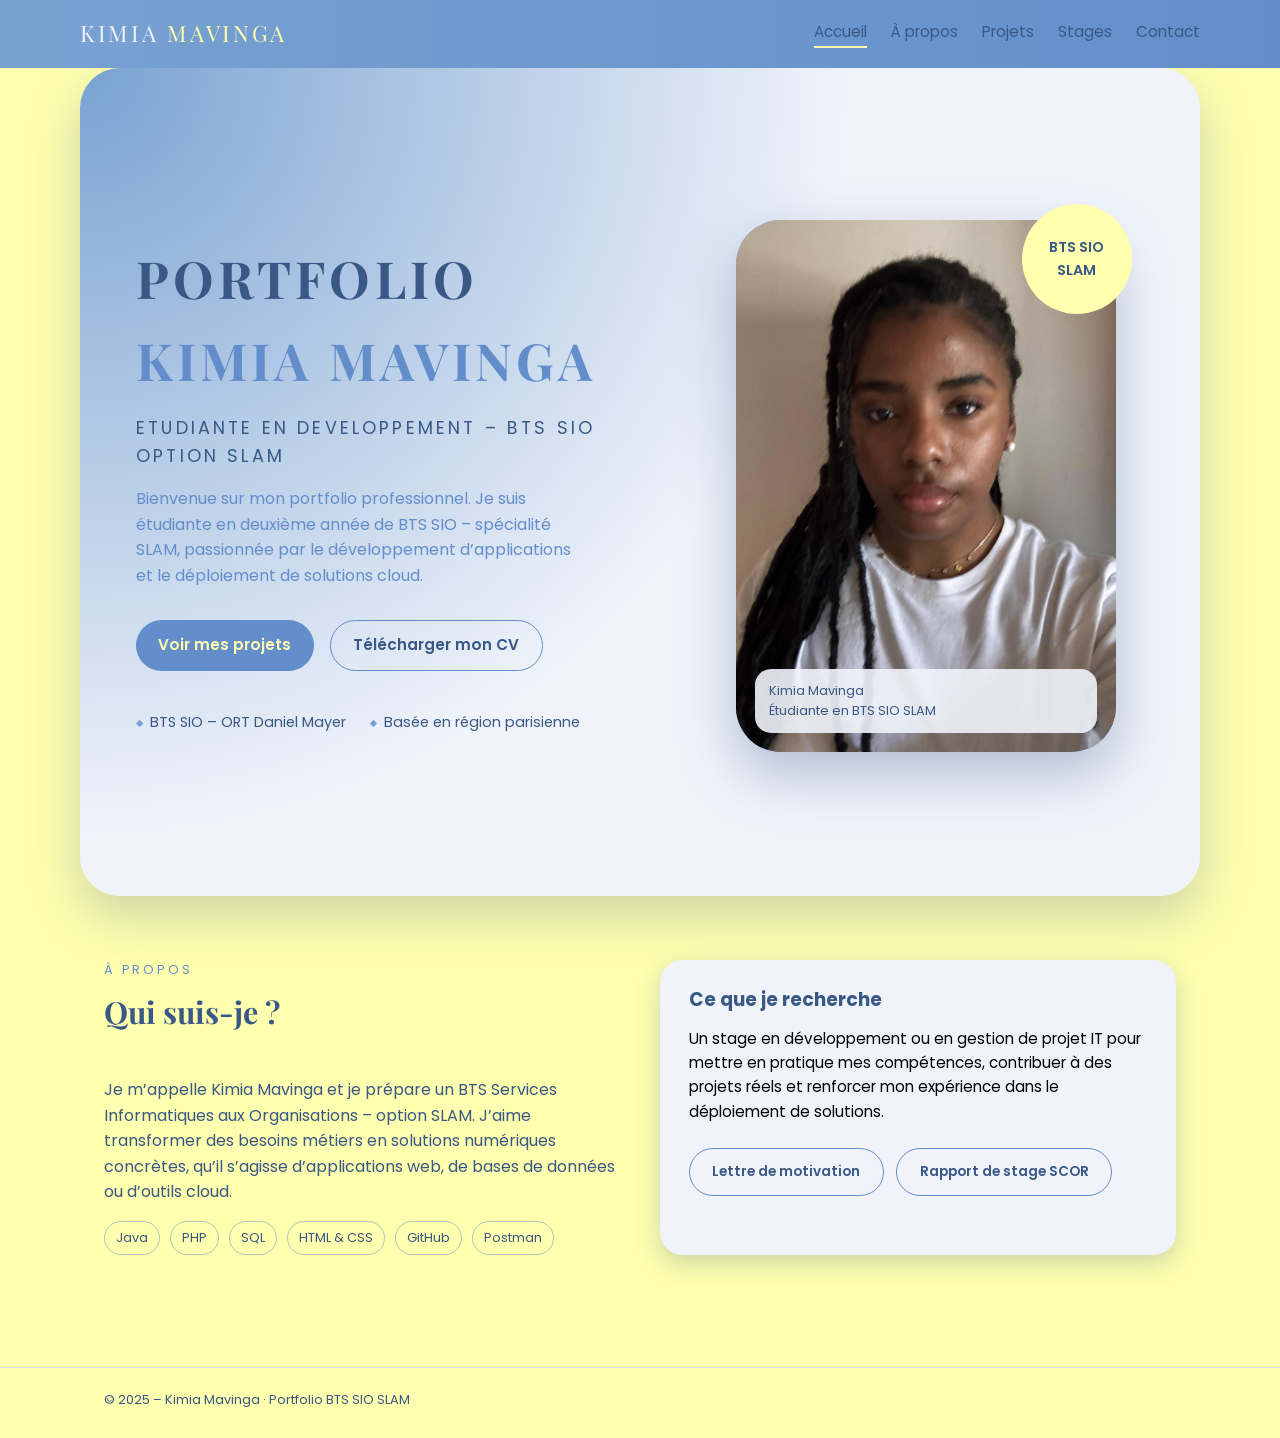
==== index.html @ a8123990 "Mise à jour Portfolio" ====
<!DOCTYPE html>
<html lang="fr">
  <head>
    <meta charset="UTF-8" />
    <title>Portfolio – Kimia Mavinga</title>
    <meta name="viewport" content="width=device-width, initial-scale=1" />
    <link
      href="https://fonts.googleapis.com/css2?family=Playfair+Display:wght@600;700&family=Poppins:wght@300;400;500;600&display=swap"
      rel="stylesheet"
    />
    <link rel="stylesheet" href="assets/css/style.css" />
  </head>
  <body data-page="home">
    <header>
      <div class="wrapper navbar">
        <div class="logo">Kimia <span>Mavinga</span></div>
        <nav class="nav-links">
          <a href="index.html" data-page="home">Accueil</a>
          <a href="about.html" data-page="about">À propos</a>
          <a href="projects.html" data-page="projects">Projets</a>
          <a href="stages.html" data-page="stages">Stages</a>
          <a href="contact.html" data-page="contact">Contact</a>
        </nav>
      </div>
    </header>

    <main>
      <section class="wrapper hero">
        <div class="hero-text">
          <h1>
            Portfolio<br />
            <span>Kimia&nbsp;Mavinga</span>
          </h1>
          <p class="hero-title">Etudiante en Developpement – BTS SIO option SLAM</p>
          <p class="hero-tagline">
            Bienvenue sur mon portfolio professionnel. Je suis étudiante en
            deuxième année de BTS SIO – spécialité SLAM, passionnée par le
            développement d’applications et le déploiement de solutions cloud.
          </p>

          <div class="hero-actions">
            <a href="projects.html" class="btn">Voir mes projets</a>
            <a href="documents/Kimia MAVINGA - CV - Stage 2026.pdf" class="btn btn-outline" target="_blank"
              >Télécharger mon CV</a
            >
          </div>

          <div class="hero-meta">
            <span>BTS SIO – ORT Daniel Mayer</span>
            <span>Basée en région parisienne</span>
          </div>
        </div>

        <div class="hero-photo-wrapper">
          <div class="hero-card">
            <img src="assets/img/photo 2.jpg" alt="Photo de Kimia Mavinga" />
            <div class="hero-card-label">
              Kimia Mavinga<br />
              Étudiante en BTS SIO SLAM 
            </div>
          </div>
          <div class="hero-floating-badge">
            BTS SIO<br />
            SLAM
          </div>
        </div>
      </section>

      <section class="section">
        <div class="wrapper grid-2">
          <div>
            <div class="section-header">
              <p class="section-kicker">À propos</p>
              <h2 class="section-title">Qui suis-je&nbsp;?</h2>
            </div>
            <p>
              Je m’appelle Kimia Mavinga et je prépare un BTS Services
              Informatiques aux Organisations – option SLAM. J’aime transformer
              des besoins métiers en solutions numériques concrètes, qu’il
              s’agisse d’applications web, de bases de données ou d’outils
              cloud.
            </p>
            <div class="chips">
              <span class="chip">Java</span>
              <span class="chip">PHP</span>
              <span class="chip">SQL</span>
              <span class="chip">HTML &amp; CSS</span>
              <span class="chip">GitHub</span>
              <span class="chip">Postman</span>
            </div>
          </div>

          <div class="card">
            <h3 style="margin-bottom: 0.7rem">Ce que je recherche</h3>
            <p style="font-size: 0.95rem; color: #000000">
              Un stage en développement ou en gestion de projet IT pour mettre
              en pratique mes compétences, contribuer à des projets réels et
              renforcer mon expérience dans le déploiement de solutions.
            </p>
            <div class="download-links">
              <a
                href="documents/Kimia MAVINGA lettre de motivation.pdf"
                target="_blank"
                class="btn btn-outline"
                >Lettre de motivation</a
              >
              <a
                href="documents/Rapport de Stage 1.pdf"
                target="_blank"
                class="btn btn-outline"
                >Rapport de stage SCOR</a
              >
            </div>
          </div>
        </div>
      </section>
    </main>

    <footer>
      <div class="wrapper">
        © 2025 – Kimia Mavinga · Portfolio BTS SIO SLAM
      </div>
    </footer>

    <script src="assets/js/main.js"></script>
  </body>
</html>
---- assets/css/style.css ----
/* -------- RESET SIMPLE -------- */
*,
*::before,
*::after {
  margin: 0;
  padding: 0;
  box-sizing: border-box;
}

html {
  scroll-behavior: smooth;
}

body {
  font-family: "Poppins", system-ui, -apple-system, BlinkMacSystemFont, sans-serif;
  background-color: #FEFFAF;
  color: #395886;
  line-height: 1.6;
}

/* -------- PALETTE -------- */
/* Bleu clair principal : #78A2D2 */
/* Bleu moyen : #638ECB */
/* Bleu foncé : #395886 */
/* Jaune pastel : #FEFFAF */
/* Blanc bleuté : #F0F3FA */

a {
  color: inherit;
  text-decoration: none;
}

ul {
  list-style: none;
}

/* -------- LAYOUT GLOBAL -------- */

.wrapper {
  max-width: 1120px;
  margin: 0 auto;
  padding: 0 1.5rem;
}

/* HEADER / NAV */

header {
  background: linear-gradient(90deg, #78A2D2, #638ECB);
  position: sticky;
  top: 0;
  z-index: 50;
}

.navbar {
  display: flex;
  align-items: center;
  justify-content: space-between;
  padding: 1rem 0;
}

.logo {
  font-family: "Playfair Display", serif;
  font-size: 1.4rem;
  letter-spacing: 0.12em;
  text-transform: uppercase;
  color: #F0F3FA;
}

.logo span {
  color: #FEFFAF;
}

.nav-links {
  display: flex;
  gap: 1.5rem;
  font-size: 0.95rem;
}

.nav-links a {
  position: relative;
  padding-bottom: 0.25rem;
}

.nav-links a::after {
  content: "";
  position: absolute;
  left: 0;
  bottom: 0;
  width: 0;
  height: 2px;
  background-color: #FEFFAF;
  transition: width 0.25s ease;
}

.nav-links a:hover::after,
.nav-links a.active::after {
  width: 100%;
}

/* Bouton d'appel à l'action */
.btn {
  display: inline-flex;
  align-items: center;
  justify-content: center;
  padding: 0.75rem 1.4rem;
  border-radius: 999px;
  font-size: 0.95rem;
  border: none;
  cursor: pointer;
  background-color: #638ECB;
  color: #FEFFAF;
  font-weight: 600;
  transition: transform 0.15s ease, box-shadow 0.15s ease, background 0.15s ease;
}

.btn-outline {
  background-color: transparent;
  color: #395886;
  border: 1px solid #638ECB;
}

.btn:hover {
  transform: translateY(-1px);
  box-shadow: 0 10px 25px rgba(57, 88, 134, 0.25);
  background-color: #78A2D2;
}

/* HERO SECTION (accueil) */

.hero {
  min-height: calc(100vh - 72px);
  display: grid;
  grid-template-columns: minmax(0, 3fr) minmax(0, 2.5fr);
  gap: 3rem;
  align-items: center;
  background: radial-gradient(circle at top left, #78A2D2 0, #F0F3FA 55%);
  padding: 4rem 3.5rem 3.5rem;      /* ← plus d’espace autour du texte */
  border-radius: 2.5rem;             /* ← bords arrondis */
  box-shadow: 0 20px 50px rgba(57, 88, 134, 0.25);
}

.hero-text h1 {
  font-family: "Playfair Display", serif;
  font-size: clamp(2.8rem, 4vw, 3.6rem);
  letter-spacing: 0.08em;
  text-transform: uppercase;
}

.hero-text h1 span {
  color: #638ECB;
}

.hero-title {
  margin-top: 0.75rem;
  font-size: 1.1rem;
  text-transform: uppercase;
  letter-spacing: 0.18em;
  color: #395886;
}

.hero-tagline {
  margin-top: 1rem;
  max-width: 28rem;
  color: #638ECB;
}

.hero-actions {
  display: flex;
  flex-wrap: wrap;
  gap: 1rem;
  margin-top: 2rem;
}

/* Bloc "infos rapides" */
.hero-meta {
  display: flex;
  flex-wrap: wrap;
  gap: 1.5rem;
  margin-top: 2.5rem;
  font-size: 0.9rem;
  color: #395886;
}

.hero-meta span {
  display: inline-flex;
  align-items: center;
  gap: 0.4rem;
}

.hero-meta span::before {
  content: "◆";
  font-size: 0.6rem;
  color: #78A2D2;
}

/* HERO - IMAGE */

.hero-photo-wrapper {
  position: relative;
  justify-self: center;
}

/* Carte photo agrandie + arrondie */
.hero-card {
  position: relative;
  width: min(380px, 85vw);
  aspect-ratio: 3 / 4.2;
  border-radius: 2.8rem;
  overflow: hidden;
  background: linear-gradient(180deg, #78A2D2, #638ECB);
  box-shadow: 0 22px 55px rgba(57, 88, 134, 0.35);
}

.hero-card img {
  width: 100%;
  height: 100%;
  object-fit: cover;
  filter: saturate(1.05);
  transform: scale(1.06);
}

.hero-card-label {
  position: absolute;
  bottom: 1.2rem;
  left: 1.2rem;
  right: 1.2rem;
  padding: 0.7rem 0.9rem;
  background-color: rgba(240, 243, 250, 0.9);
  border-radius: 1rem;
  font-size: 0.8rem;
  display: flex;
  justify-content: space-between;
  align-items: center;
  color: #395886;
}

.hero-card-label strong {
  color: #638ECB;
}

.hero-floating-badge {
  position: absolute;
  top: -1rem;
  right: -1rem;
  width: 110px;
  height: 110px;
  border-radius: 999px;
  background-color: #FEFFAF;
  color: #395886;
  display: flex;
  align-items: center;
  justify-content: center;
  font-size: 0.9rem;
  font-weight: 600;
  text-align: center;
}

/* SECTIONS GÉNÉRIQUES */

.section {
  padding: 4rem 0;
}

.section-header {
  margin-bottom: 2.5rem;
}

.section-kicker {
  font-size: 0.8rem;
  text-transform: uppercase;
  letter-spacing: 0.22em;
  color: #638ECB;
  margin-bottom: 0.5rem;
}

.section-title {
  font-family: "Playfair Display", serif;
  font-size: 1.9rem;
}

/* GRIDS */

.grid-2 {
  display: grid;
  grid-template-columns: repeat(2, minmax(0, 1fr));
  gap: 2.5rem;
}

.card {
  background: #F0F3FA;
  border-radius: 1.4rem;
  padding: 1.6rem 1.8rem;
  box-shadow: 0 8px 25px rgba(57, 88, 134, 0.25);
}

/* ABOUT */

.about-intro p {
  color: #638ECB;
}

.chips {
  display: flex;
  flex-wrap: wrap;
  gap: 0.6rem;
  margin-top: 1rem;
}

.chip {
  padding: 0.35rem 0.7rem;
  border-radius: 999px;
  border: 1px solid rgba(99, 142, 203, 0.5);
  font-size: 0.8rem;
  color: #395886;
}

/* TABLEAU COMPÉTENCES */

.skills-grid {
  display: grid;
  grid-template-columns: repeat(auto-fit, minmax(220px, 1fr));
  gap: 1.4rem;
}

.skills-category h3 {
  font-size: 0.95rem;
  letter-spacing: 0.15em;
  text-transform: uppercase;
  margin-bottom: 0.7rem;
  color: #638ECB;
}

.skills-list li {
  margin-bottom: 0.35rem;
  font-size: 0.9rem;
}

/* LIENS DE TÉLÉCHARGEMENT */

.download-links {
  display: flex;
  flex-wrap: wrap;
  gap: 0.8rem;
  margin-top: 1.5rem;
}

.download-links a {
  font-size: 0.85rem;
}

/* PROJETS */

.projects-grid {
  display: grid;
  grid-template-columns: repeat(auto-fit, minmax(260px, 1fr));
  gap: 1.8rem;
}

.project-card h3 {
  margin-bottom: 0.4rem;
}

.project-meta {
  font-size: 0.8rem;
  color: #638ECB;
  margin-bottom: 0.6rem;
}

.project-tags {
  margin-top: 0.7rem;
  display: flex;
  flex-wrap: wrap;
  gap: 0.4rem;
}

.tag {
  font-size: 0.75rem;
  padding: 0.25rem 0.6rem;
  border-radius: 999px;
  background-color: rgba(120, 162, 210, 0.15);
  border: 1px solid rgba(120, 162, 210, 0.5);
}

/* CONTACT */

.contact-layout {
  display: grid;
  grid-template-columns: minmax(0, 3fr) minmax(0, 2.2fr);
  gap: 2.5rem;
}

.contact-form {
  display: grid;
  gap: 1rem;
}

.contact-form label {
  font-size: 0.85rem;
  color: #638ECB;
}

.contact-form input,
.contact-form textarea {
  width: 100%;
  padding: 0.7rem 0.85rem;
  border-radius: 0.9rem;
  border: 1px solid #B1C9EF;
  background-color: #FEFFAF;
  color: #395886;
  font-size: 0.9rem;
}

.contact-form textarea {
  min-height: 160px;
  resize: vertical;
}

.contact-info {
  background: #F0F3FA;
  border-radius: 1.4rem;
  padding: 1.6rem 1.8rem;
}

.contact-info ul li + li {
  margin-top: 0.7rem;
}

.contact-info span.label {
  font-size: 0.8rem;
  text-transform: uppercase;
  letter-spacing: 0.15em;
  color: #638ECB;
}

/* PAGE STAGES - TÉLÉPHONE */

.phone-wrapper {
  display: flex;
  justify-content: center;
}

.phone {
  width: min(360px, 90vw);
  border-radius: 2.4rem;
  padding: 1rem;
  background: linear-gradient(145deg, #78A2D2, #395886);
  box-shadow: 0 25px 60px rgba(57, 88, 134, 0.5);
  position: relative;
}

.phone-notch {
  position: absolute;
  top: 0.7rem;
  left: 50%;
  transform: translateX(-50%);
  width: 40%;
  height: 18px;
  border-radius: 999px;
  background-color: #F0F3FA;
}

.phone-inner {
  margin-top: 1.7rem;
  border-radius: 1.8rem;
  overflow: hidden;
  background: #F0F3FA;
  display: flex;
  flex-direction: column;
  height: 520px;
}

.phone-header {
  padding: 0.9rem 1.1rem;
  display: flex;
  justify-content:space-between;
  align-items: center;
  background: #638ECB;
  color: #FEFFAF;
  font-size: 0.85rem;
}

.phone-tabs {
  display: flex;
  gap: 0.4rem;
}

.phone-tab {
  padding: 0.25rem 0.6rem;
  border-radius: 999px;
  border: none;
  background: transparent;
  color: #FEFFAF;
  font-size: 0.75rem;
  cursor: pointer;
  opacity: 0.7;
}

.phone-tab.active {
  background-color: #FEFFAF;
  color: #395886;
  opacity: 1;
}

.phone-screen {
  flex: 1;
  padding: 1.1rem 1.2rem 0.8rem;
  overflow-y: auto;
}

.phone-screen::-webkit-scrollbar {
  width: 4px;
}

.phone-screen::-webkit-scrollbar-thumb {
  background-color: #78A2D2;
  border-radius: 999px;
}

.phone-section {
  display: none;
  animation: fadeIn 0.25s ease;
}

.phone-section.active {
  display: block;
}

.phone-section h3 {
  font-size: 1rem;
  margin-bottom: 0.4rem;
}

.phone-section .small-meta {
  font-size: 0.8rem;
  color: #638ECB;
  margin-bottom: 0.7rem;
}

.phone-section ul {
  margin-left: 1.1rem;
  margin-top: 0.4rem;
  font-size: 0.85rem;
}

.phone-footer {
  padding: 0.5rem 0.8rem 0.7rem;
  background-color: #FEFFAF;
  display: flex;
  justify-content: space-around;
  align-items: center;
}

.phone-dot {
  width: 6px;
  height: 6px;
  border-radius: 999px;
  background-color: #D5DEEF;
}
.phone-dot.active {
  background-color: #638ECB;
}

.phone-home-indicator {
  position: absolute;
  bottom: 0.45rem;
  left: 50%;
  transform: translateX(-50%);
  width: 90px;
  height: 4px;
  border-radius: 999px;
  background-color: #D5DEEF;
}

/* FOOTER */

footer {
  border-top: 1px solid #D5DEEF;
  padding: 1.4rem 0 1.7rem;
  font-size: 0.8rem;
  color: #395886;
  margin-top: 3rem;
}

/* RESPONSIVE */

@media (max-width: 880px) {
  .hero {
    grid-template-columns: 1fr;
    padding: 3rem 2rem 3rem;
  }

  .hero-photo-wrapper {
    order: -1;
  }

  .grid-2,
  .contact-layout {
    grid-template-columns: 1fr;
  }

  .nav-links {
    gap: 1rem;
    font-size: 0.85rem;
  }
}

@media (max-width: 640px) {
  .navbar {
    flex-direction: column;
    gap: 0.7rem;
  }

  .hero-actions {
    flex-direction: column;
    align-items: flex-start;
  }
}

@keyframes fadeIn {
  from {
    opacity: 0;
    transform: translateY(4px);
  }
  to {
    opacity: 1;
    transform: translateY(0);
  }
}

/* ANNEXES STAGES */

.annex-section {
  margin-top: 3rem;
}

.annex-grid {
  margin-top: 1.5rem;
  display: grid;
  grid-template-columns: repeat(auto-fit, minmax(230px, 1fr));
  gap: 1.4rem;
}

.annex-card {
  background: #F0F3FA;
  border-radius: 1.2rem;
  padding: 1rem 1.1rem 1.1rem;
  box-shadow: 0 8px 22px rgba(57, 88, 134, 0.25);
  font-size: 0.9rem;
}

.annex-card h3 {
  font-size: 1rem;
  margin-bottom: 0.4rem;
}

.annex-meta {
  font-size: 0.8rem;
  color: #638ECB;
  margin-bottom: 0.5rem;
}

.annex-link {
  display: inline-flex;
  margin-top: 0.6rem;
  font-size: 0.85rem;
  text-decoration: underline;
}

/* --- COMPÉTENCES : TITRES --- */

.skills-main-title {
  font-size: 1.4rem;
  margin-bottom: 1.4rem;
  color: #395886;
}

.skills-group-title {
  font-size: 0.8rem;
  text-transform: uppercase;
  letter-spacing: 0.22em;
  color: #638ECB;
  margin-bottom: 0.6rem;
}

/* --- CARTES LANGAGES --- */

.skill-card-grid {
  display: grid;
  grid-template-columns: repeat(auto-fit, minmax(130px, 1fr));
  gap: 1.2rem;
  margin-bottom: 1.8rem;
}

.skill-card {
  background: #F0F3FA;
  border-radius: 1rem;
  padding: 1.1rem 1rem 0.9rem;
  box-shadow: 0 8px 18px rgba(57, 88, 134, 0.2);
  text-align: center;
  transition: transform 0.2s ease, box-shadow 0.2s ease;
}

.skill-card:hover {
  transform: translateY(-4px);
  box-shadow: 0 12px 26px rgba(57, 88, 134, 0.3);
}

.skill-card img {
  width: 50px;
  height: 50px;
  object-fit: contain;
  margin-bottom: 0.7rem;
}

.skill-card h4 {
  font-size: 0.9rem;
  font-weight: 600;
  letter-spacing: 0.08em;
  text-transform: uppercase;
  color: #395886;
}

/* --- CARTES OUTILS --- */

.tools-grid {
  display: grid;
  grid-template-columns: repeat(auto-fit, minmax(130px, 1fr));
  gap: 1.2rem;
  margin-top: 0.8rem;
}

.tool-card {
  background: #F0F3FA;
  border-radius: 1rem;
  padding: 1.1rem 1rem 0.9rem;
  box-shadow: 0 8px 18px rgba(57, 88, 134, 0.2);
  text-align: center;
  transition: transform 0.2s ease, box-shadow 0.2s ease;
}

.tool-card:hover {
  transform: translateY(-4px);
  box-shadow: 0 12px 26px rgba(57, 88, 134, 0.3);
}

.tool-card img {
  width: 50px;
  height: 50px;
  object-fit: contain;
  margin-bottom: 0.7rem;
}

.tool-card h4 {
  font-size: 0.9rem;
  font-weight: 600;
  letter-spacing: 0.08em;
  text-transform: uppercase;
  color: #395886;
}
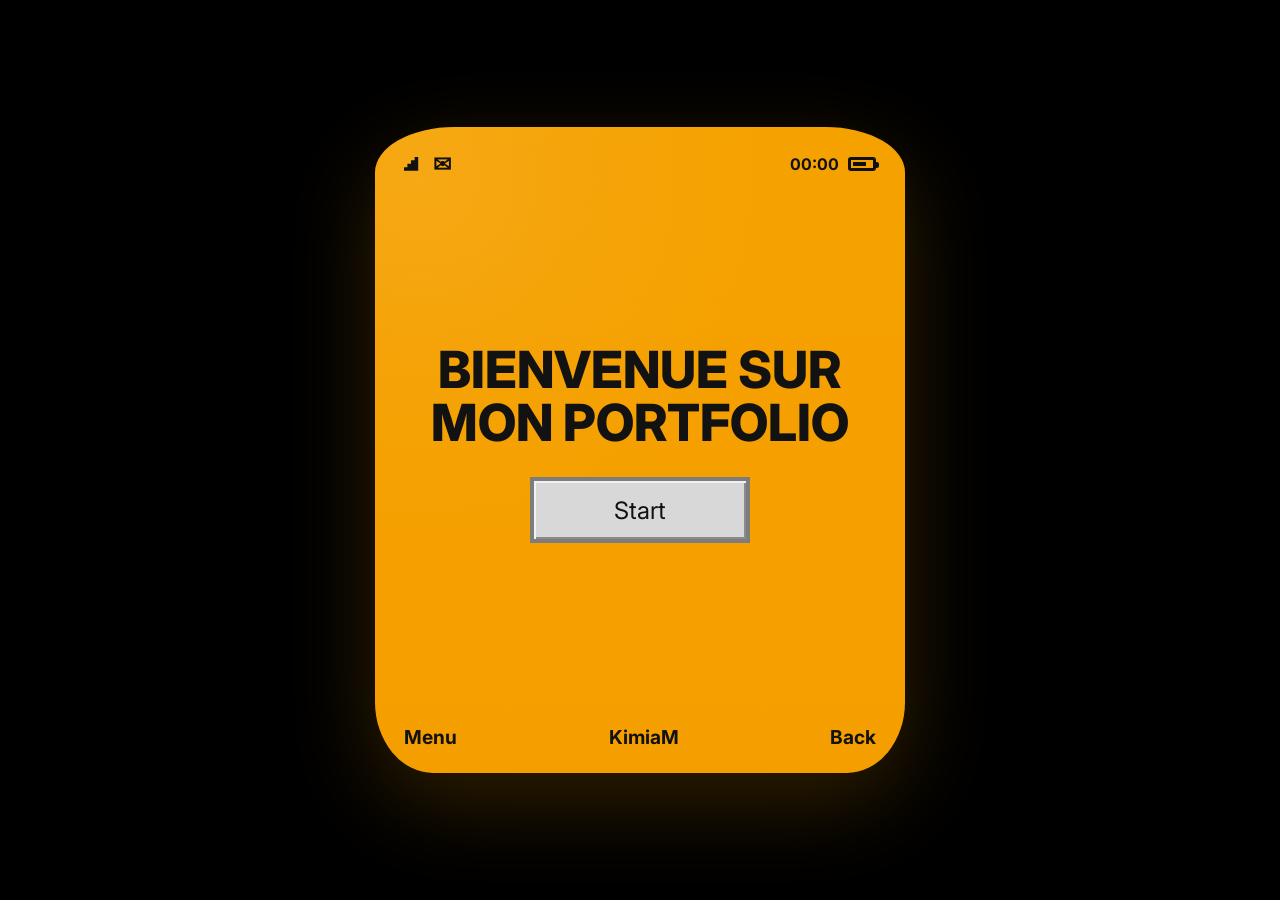
==== commit 1e4366c1: "changement de portfolio" ====
--- a/index.html
+++ b/index.html
@@ -1,127 +1,44 @@
 <!DOCTYPE html>
 <html lang="fr">
-  <head>
-    <meta charset="UTF-8" />
-    <title>Portfolio – Kimia Mavinga</title>
-    <meta name="viewport" content="width=device-width, initial-scale=1" />
-    <link
-      href="https://fonts.googleapis.com/css2?family=Playfair+Display:wght@600;700&family=Poppins:wght@300;400;500;600&display=swap"
-      rel="stylesheet"
-    />
-    <link rel="stylesheet" href="assets/css/style.css" />
-  </head>
-  <body data-page="home">
-    <header>
-      <div class="wrapper navbar">
-        <div class="logo">Kimia <span>Mavinga</span></div>
-        <nav class="nav-links">
-          <a href="index.html" data-page="home">Accueil</a>
-          <a href="about.html" data-page="about">À propos</a>
-          <a href="projects.html" data-page="projects">Projets</a>
-          <a href="stages.html" data-page="stages">Stages</a>
-          <a href="contact.html" data-page="contact">Contact</a>
-        </nav>
-      </div>
-    </header>
+<head>
+  <meta charset="UTF-8">
+  <meta name="viewport" content="width=device-width, initial-scale=1.0">
+  <title>Portfolio Kimia Mavinga</title>
+  <link rel="preconnect" href="https://fonts.googleapis.com">
+  <link rel="preconnect" href="https://fonts.gstatic.com" crossorigin>
+  <link href="https://fonts.googleapis.com/css2?family=Inter:wght@400;500;600;700;800&family=Playfair+Display:wght@500;700&display=swap" rel="stylesheet">
+  <link rel="stylesheet" href="css/style.css">
+</head>
+<body class="welcome-page">
+  <main class="phone-shell">
+    <div class="phone-screen animated-screen">
 
-    <main>
-      <section class="wrapper hero">
-        <div class="hero-text">
-          <h1>
-            Portfolio<br />
-            <span>Kimia&nbsp;Mavinga</span>
-          </h1>
-          <p class="hero-title">Etudiante en Developpement – BTS SIO option SLAM</p>
-          <p class="hero-tagline">
-            Bienvenue sur mon portfolio professionnel. Je suis étudiante en
-            deuxième année de BTS SIO – spécialité SLAM, passionnée par le
-            développement d’applications et le déploiement de solutions cloud.
-          </p>
-
-          <div class="hero-actions">
-            <a href="projects.html" class="btn">Voir mes projets</a>
-            <a href="documents/Kimia MAVINGA - CV - Stage 2026.pdf" class="btn btn-outline" target="_blank"
-              >Télécharger mon CV</a
-            >
-          </div>
-
-          <div class="hero-meta">
-            <span>BTS SIO – ORT Daniel Mayer</span>
-            <span>Basée en région parisienne</span>
-          </div>
+      <header class="phone-status">
+        <div class="status-left">
+          <span class="signal"></span>
+          <span class="mail-icon">✉</span>
         </div>
 
-        <div class="hero-photo-wrapper">
-          <div class="hero-card">
-            <img src="assets/img/photo 2.jpg" alt="Photo de Kimia Mavinga" />
-            <div class="hero-card-label">
-              Kimia Mavinga<br />
-              Étudiante en BTS SIO SLAM 
-            </div>
-          </div>
-          <div class="hero-floating-badge">
-            BTS SIO<br />
-            SLAM
-          </div>
+        <div class="status-right">
+          <span id="phone-time">10:34</span>
+          <span class="battery"></span>
         </div>
+      </header>
+
+      <section class="welcome-content">
+        <h1>BIENVENUE SUR<br>MON PORTFOLIO</h1>
+        <a class="start-button game-start" href="bureau.html" id="start-transition">Start</a>
       </section>
 
-      <section class="section">
-        <div class="wrapper grid-2">
-          <div>
-            <div class="section-header">
-              <p class="section-kicker">À propos</p>
-              <h2 class="section-title">Qui suis-je&nbsp;?</h2>
-            </div>
-            <p>
-              Je m’appelle Kimia Mavinga et je prépare un BTS Services
-              Informatiques aux Organisations – option SLAM. J’aime transformer
-              des besoins métiers en solutions numériques concrètes, qu’il
-              s’agisse d’applications web, de bases de données ou d’outils
-              cloud.
-            </p>
-            <div class="chips">
-              <span class="chip">Java</span>
-              <span class="chip">PHP</span>
-              <span class="chip">SQL</span>
-              <span class="chip">HTML &amp; CSS</span>
-              <span class="chip">GitHub</span>
-              <span class="chip">Postman</span>
-            </div>
-          </div>
+      <footer class="phone-footer">
+        <span>Menu</span>
+        <span>KimiaM</span>
+        <span>Back</span>
+      </footer>
+    </div>
+  </main>
 
-          <div class="card">
-            <h3 style="margin-bottom: 0.7rem">Ce que je recherche</h3>
-            <p style="font-size: 0.95rem; color: #000000">
-              Un stage en développement ou en gestion de projet IT pour mettre
-              en pratique mes compétences, contribuer à des projets réels et
-              renforcer mon expérience dans le déploiement de solutions.
-            </p>
-            <div class="download-links">
-              <a
-                href="documents/Kimia MAVINGA lettre de motivation.pdf"
-                target="_blank"
-                class="btn btn-outline"
-                >Lettre de motivation</a
-              >
-              <a
-                href="documents/Rapport de Stage 1.pdf"
-                target="_blank"
-                class="btn btn-outline"
-                >Rapport de stage SCOR</a
-              >
-            </div>
-          </div>
-        </div>
-      </section>
-    </main>
-
-    <footer>
-      <div class="wrapper">
-        © 2025 – Kimia Mavinga · Portfolio BTS SIO SLAM
-      </div>
-    </footer>
-
-    <script src="assets/js/main.js"></script>
-  </body>
-</html>
+  <script src="js/main.js"></script>
+  <div class="console-shutdown" id="console-shutdown"></div>
+</body>
+</html>
--- a/css/style.css
+++ b/css/style.css
@@ -0,0 +1,2145 @@
+:root {
+  --bg-black: #000000;
+  --phone-orange: #f5a000;
+
+  --desktop-bg: #d9d1ea;
+  --desktop-bg-soft: #f7f2ee;
+
+  --nacarat: #F4D7C5;
+  --corolle: #E9551C;
+  --peche: #F0A570;
+  --lagon: #8fc8d4;
+  --lavande: #d7cdf3;
+
+  --navy: #041b88;
+  --text-dark: #121212;
+  --window-bg: rgba(255, 253, 251, 0.92);
+  --border-dark: #121212;
+
+  --shadow-soft: 0 18px 45px rgba(0, 0, 0, 0.18);
+  --shadow-kawaii: 0 24px 50px rgba(62, 46, 97, 0.16);
+}
+
+@font-face {
+  font-family: 'More Sugar';
+  src: url('../assets/fonts/MoreSugar-Regular.ttf') format('truetype');
+  font-display: swap;
+}
+
+* {
+  box-sizing: border-box;
+}
+
+html,
+body {
+  margin: 0;
+  min-height: 100%;
+  font-family: 'Inter', sans-serif;
+  color: var(--text-dark);
+}
+
+body {
+  min-height: 100vh;
+}
+
+/* =========================
+   PAGE ACCUEIL
+========================= */
+
+.welcome-page {
+  background: var(--bg-black);
+  display: flex;
+  align-items: center;
+  justify-content: center;
+  padding: 2rem;
+}
+
+.phone-shell {
+  width: min(92vw, 530px);
+  aspect-ratio: 0.82 / 1;
+  display: flex;
+  align-items: center;
+  justify-content: center;
+}
+
+.phone-screen {
+  width: 100%;
+  height: 100%;
+  background: var(--phone-orange);
+  border-radius: 15% 15% 11% 11% / 7% 7% 11% 11%;
+  padding: 1.5rem 1.8rem;
+  display: flex;
+  flex-direction: column;
+  justify-content: space-between;
+  box-shadow: 0 28px 90px rgba(245, 160, 0, 0.2);
+}
+
+.phone-status,
+.phone-footer {
+  display: flex;
+  align-items: center;
+  justify-content: space-between;
+  font-weight: 700;
+}
+
+.status-left,
+.status-right {
+  display: flex;
+  align-items: center;
+  gap: 0.55rem;
+}
+
+.signal {
+  width: 20px;
+  height: 14px;
+  display: inline-block;
+  position: relative;
+}
+
+.signal::before {
+  content: '';
+  position: absolute;
+  inset: 0;
+  background: linear-gradient(to top, #111 0 100%);
+  clip-path: polygon(0 100%, 0 75%, 18% 75%, 18% 50%, 36% 50%, 36% 25%, 54% 25%, 54% 0, 72% 0, 72% 100%);
+}
+
+.mail-icon {
+  font-size: 1.35rem;
+}
+
+.battery {
+  width: 28px;
+  height: 14px;
+  border: 3px solid #111;
+  border-radius: 3px;
+  display: inline-block;
+  position: relative;
+}
+
+.battery::before {
+  content: '';
+  position: absolute;
+  top: 2px;
+  left: 2px;
+  right: 7px;
+  bottom: 2px;
+  background: #111;
+}
+
+.battery::after {
+  content: '';
+  position: absolute;
+  top: 2px;
+  right: -6px;
+  width: 4px;
+  height: 6px;
+  background: #111;
+  border-radius: 0 2px 2px 0;
+}
+
+.welcome-content {
+  display: grid;
+  place-items: center;
+  gap: 1.8rem;
+  text-align: center;
+  padding: 2rem 0 3rem;
+}
+
+.welcome-content h1 {
+  margin: 0;
+  font-size: clamp(2.2rem, 4vw, 4.2rem);
+  line-height: 1.03;
+  font-weight: 800;
+}
+
+.start-button {
+  display: inline-flex;
+  align-items: center;
+  justify-content: center;
+  min-width: 220px;
+  padding: 0.9rem 1.6rem;
+  background: #d8d8d8;
+  color: #111;
+  text-decoration: none;
+  font-size: 1.5rem;
+  border: 4px solid #7d7d7d;
+  box-shadow: inset 2px 2px 0 #f2f2f2, inset -2px -2px 0 #8b8b8b;
+  transition: transform 0.08s ease, box-shadow 0.08s ease;
+}
+
+.start-button:active {
+  transform: translateY(2px);
+  box-shadow: inset 1px 1px 0 #f2f2f2, inset -1px -1px 0 #8b8b8b;
+}
+
+.phone-footer {
+  font-size: 1.2rem;
+}
+
+#phone-time {
+  display: inline-block;
+  min-width: 52px;
+  text-align: right;
+}
+
+.animated-screen {
+  position: relative;
+  overflow: hidden;
+}
+
+.animated-screen::before {
+  content: "";
+  position: absolute;
+  inset: -20%;
+  background: radial-gradient(
+    circle at 20% 20%,
+    rgba(255, 255, 255, 0.08) 0%,
+    rgba(255, 255, 255, 0.03) 18%,
+    rgba(255, 255, 255, 0) 40%
+  );
+  animation: screenGlow 6s ease-in-out infinite;
+  pointer-events: none;
+}
+
+.animated-screen::after {
+  content: "";
+  position: absolute;
+  inset: 0;
+  background: linear-gradient(
+    to bottom,
+    rgba(255, 255, 255, 0.04) 0%,
+    rgba(255, 255, 255, 0.01) 35%,
+    rgba(0, 0, 0, 0.03) 100%
+  );
+  mix-blend-mode: soft-light;
+  pointer-events: none;
+}
+
+.welcome-content,
+.phone-status,
+.phone-footer {
+  position: relative;
+  z-index: 1;
+}
+
+@keyframes screenGlow {
+  0% {
+    transform: translate(-8%, -6%) scale(1);
+    opacity: 0.7;
+  }
+  50% {
+    transform: translate(8%, 6%) scale(1.08);
+    opacity: 1;
+  }
+  100% {
+    transform: translate(-8%, -6%) scale(1);
+    opacity: 0.7;
+  }
+}
+
+/* =========================
+   BUREAU - VERSION PERSONNALISÉE
+========================= */
+
+.desktop-page.custom-bureau-page {
+  min-height: 100vh;
+  display: flex;
+  flex-direction: column;
+  background:
+    linear-gradient(rgba(255,255,255,0.06), rgba(255,255,255,0.06)),
+    url("../assets/images/fo.jpeg") center center / cover no-repeat;
+}
+
+.custom-bureau {
+  position: relative;
+  min-height: 100vh;
+  overflow: hidden;
+  padding: 0;
+}
+
+/* TITRE */
+
+.custom-bureau-title {
+  position: absolute;
+  top: 16px;
+  left: 50%;
+  transform: translateX(-50%);
+  z-index: 5;
+  width: 100%;
+  text-align: center;
+  pointer-events: none;
+}
+
+.custom-bureau-title h1 {
+  margin: 0;
+  font-family: 'More Sugar', 'Comic Sans MS', cursive;
+  font-size: clamp(4rem, 8vw, 8.8rem);
+  line-height: 1;
+  font-weight: 400;
+  color: #ffffff;
+  text-shadow: 0 6px 18px rgba(0, 0, 0, 0.18);
+  letter-spacing: 2px;
+}
+
+/* DOSSIERS */
+
+.custom-folder {
+  position: absolute;
+  z-index: 4;
+  text-decoration: none;
+  color: #ffffff;
+  display: flex;
+  flex-direction: column;
+  align-items: center;
+  gap: 8px;
+  transition: transform 0.2s ease;
+}
+
+.custom-folder:hover {
+  transform: translateY(-4px) scale(1.03);
+}
+
+.custom-folder-icon {
+  font-size: 7.8rem;
+  line-height: 1;
+  filter: drop-shadow(0 10px 14px rgba(0,0,0,0.14));
+}
+
+.custom-folder-label {
+  font-size: clamp(1.2rem, 2vw, 2rem);
+  font-weight: 400;
+  text-shadow: 0 2px 10px rgba(0,0,0,0.15);
+}
+
+.custom-folder-projects {
+  top: 155px;
+  left: 165px;
+}
+
+.custom-folder-formations {
+  top: 155px;
+  right: 150px;
+}
+
+.custom-folder-competences {
+  top: 520px;
+  left: 18px;
+}
+
+.custom-folder-contact {
+  top: 540px;
+  right: 26px;
+}
+
+.custom-folder-projects .custom-folder-icon {
+  filter:
+    hue-rotate(70deg)
+    saturate(1.15)
+    brightness(1.02)
+    drop-shadow(0 10px 14px rgba(0,0,0,0.14));
+}
+
+.custom-folder-formations .custom-folder-icon {
+  filter:
+    hue-rotate(320deg)
+    saturate(0.9)
+    brightness(1.08)
+    drop-shadow(0 10px 14px rgba(0,0,0,0.14));
+}
+
+.custom-folder-competences .custom-folder-icon {
+  filter:
+    hue-rotate(155deg)
+    saturate(0.75)
+    brightness(1.03)
+    drop-shadow(0 10px 14px rgba(0,0,0,0.14));
+}
+
+.custom-folder-contact .custom-folder-icon {
+  filter:
+    hue-rotate(245deg)
+    saturate(0.7)
+    brightness(1.12)
+    drop-shadow(0 10px 14px rgba(0,0,0,0.14));
+}
+
+/* CARTE PRINCIPALE */
+
+.custom-about-card {
+  position: absolute;
+  left: 50%;
+  bottom: 0;
+  transform: translateX(-50%);
+  width: min(930px, 82vw);
+  min-height: 390px;
+  background: #79A7C6;
+  border-radius: 92px 92px 0 0;
+  padding: 32px 34px 22px;
+  display: grid;
+  grid-template-columns: 315px 1fr;
+  gap: 22px;
+  box-shadow: 0 -8px 20px rgba(0,0,0,0.08);
+  z-index: 3;
+}
+
+/* PHOTO */
+
+.custom-photo-wrap {
+  position: relative;
+  display: flex;
+  align-items: flex-start;
+  justify-content: center;
+}
+
+.custom-photo-ring {
+  width: 275px;
+  height: 275px;
+  border-radius: 50%;
+  background: #79A7C6;
+  padding: 22px;
+  margin-top: -136px;
+  box-shadow: 0 12px 28px rgba(0,0,0,0.10);
+}
+
+.custom-photo {
+  width: 100%;
+  height: 100%;
+  border-radius: 30%;
+  object-fit: cover;
+  display: block;
+}
+
+/* TEXTE */
+
+.custom-about-content {
+  padding-top: 10px;
+  text-align: center;
+}
+
+.custom-about-content h2 {
+  margin: 0 0 14px;
+  font-size: clamp(2.8rem, 4.3vw, 4.2rem);
+  line-height: 1;
+  font-weight: 800;
+  color: #000000;
+  letter-spacing: 5px;
+}
+
+.custom-about-content h2 span {
+  color: #f5f5f5;
+}
+
+.custom-about-content p {
+  margin: 0 0 18px;
+  font-size: clamp(1rem, 1.35vw, 1.18rem);
+  line-height: 1.5;
+  color: #ffffff;
+  max-width: 500px;
+  margin-left: auto;
+  margin-right: auto;
+}
+
+/* BAS */
+
+.custom-bottom-row {
+  width: 100%;
+  display: grid;
+  grid-template-columns:  auto 1fr;
+  align-items: center;
+  gap: 34px;
+  margin-top: 22px;
+  
+}
+
+.custom-social-bubbles {
+  display: flex;
+  align-items: center;
+  justify-content: flex-start;
+  gap: 18px;
+  justify-self: start;
+}
+
+.custom-round-btn {
+  width: 96px;
+  height: 96px;
+  border-radius: 50%;
+  border: none;
+  background: #8eab42;
+  box-shadow:
+    inset 0 -4px 0 rgba(0,0,0,0.08),
+    0 8px 16px rgba(0,0,0,0.08);
+  cursor: pointer;
+  transition: transform 0.2s ease, box-shadow 0.2s ease;
+  display: flex;
+  align-items: center;
+  justify-content: center;
+  overflow: hidden;
+}
+
+.custom-round-btn:hover {
+  transform: translateY(-3px);
+  box-shadow:
+    inset 0 -4px 0 rgba(0,0,0,0.08),
+    0 12px 22px rgba(0,0,0,0.12);
+}
+
+.custom-round-btn img {
+  width: 58%;
+  height: 58%;
+  object-fit: contain;
+  display: block;
+}
+
+.custom-action-buttons {
+  display: flex;
+  align-items: center;
+  justify-content: flex-start;
+  gap: 22px;
+  flex-wrap: wrap;
+  justify-self: start;
+}
+.kawaii-about-text {
+  display: flex;
+  flex-direction: column;
+  justify-content: center;
+  align-items: flex-start;
+  min-height: 100%;
+  padding-bottom: 1.2rem;
+}
+
+.kawaii-about-text h3,
+.kawaii-about-text p {
+  width: 100%;
+  text-align: center;
+}
+
+.custom-bottom-row {
+  grid-template-columns: 1fr;
+  row-gap: 18px;
+
+}
+
+
+.custom-pill-btn {
+  min-width: 220px;
+  height: 74px;
+  padding: 0 26px;
+  border-radius: 999px;
+  background: #4f8bd8;
+  color: #111111;
+  text-decoration: none;
+  border: none;
+  box-shadow:
+    inset 0 -4px 0 rgba(0,0,0,0.08),
+    0 8px 16px rgba(0,0,0,0.08);
+  transition: transform 0.2s ease, box-shadow 0.2s ease;
+  display: inline-flex;
+  align-items: center;
+  justify-content: center;
+  font-size: 1.05rem;
+  font-weight: 500;
+  text-align: center;
+  white-space: nowrap;
+}
+
+.custom-pill-btn:hover {
+  transform: translateY(-2px);
+  box-shadow:
+    inset 0 -4px 0 rgba(0,0,0,0.08),
+    0 12px 20px rgba(0,0,0,0.12);
+}
+
+/* TOAST */
+
+.desktop-toast {
+  position: fixed;
+  left: 50%;
+  bottom: 24px;
+  transform: translateX(-50%);
+  background: rgba(18, 18, 18, 0.92);
+  color: white;
+  padding: 0.8rem 1rem;
+  border-radius: 999px;
+  font-size: 0.95rem;
+  opacity: 0;
+  pointer-events: none;
+  transition: opacity 0.25s ease;
+  z-index: 100;
+}
+
+.desktop-toast.visible {
+  opacity: 1;
+}
+
+.dock-bar {
+  display: none;
+}
+
+/* =========================
+   PAGES SIMPLES / PLACEHOLDER
+========================= */
+
+.placeholder-page {
+  min-height: 100vh;
+  margin: 0;
+  display: grid;
+  place-items: center;
+  background: var(--desktop-bg);
+}
+
+.placeholder-card {
+  width: min(600px, calc(100vw - 2rem));
+  padding: 2rem;
+  border-radius: 32px;
+  background: var(--window-bg);
+  border: 4px solid var(--border-dark);
+  text-align: center;
+}
+
+/* =========================
+   PAGE PROJETS
+========================= */
+
+.projects-page {
+  min-height: 100vh;
+  margin: 0;
+  background: #edf2fb;
+}
+
+.projects-wrapper {
+  width: min(1280px, calc(100% - 48px));
+  margin: 0 auto;
+  padding: 46px 0 70px;
+}
+
+.projects-hero {
+  text-align: center;
+  margin-bottom: 52px;
+}
+
+.projects-kicker {
+  margin: 0 0 14px;
+  color: #4f6ccf;
+  letter-spacing: 0.22em;
+  font-size: 0.92rem;
+  font-weight: 700;
+}
+
+.projects-hero h1 {
+  margin: 0;
+  color: #0f235c;
+  font-family: 'Playfair Display', serif;
+  font-size: clamp(2.5rem, 5vw, 4.2rem);
+}
+
+.projects-intro {
+  max-width: 760px;
+  margin: 18px auto 0;
+  color: #33446f;
+  font-size: 1.08rem;
+  line-height: 1.65;
+}
+
+.section-heading {
+  text-align: center;
+  margin-bottom: 30px;
+}
+
+.section-heading h2 {
+  margin: 0 0 12px;
+  font-size: clamp(2rem, 4vw, 3rem);
+  font-family: 'Playfair Display', serif;
+  color: #102867;
+}
+
+.section-heading p {
+  margin: 0 auto;
+  max-width: 760px;
+  color: #43537e;
+  line-height: 1.65;
+}
+
+.section-heading-dark h2,
+.section-heading-dark p {
+  color: #ffffff;
+}
+
+/* PROJETS SCOLAIRES */
+
+.school-section {
+  margin-top: 10px;
+  margin-bottom: 90px;
+}
+
+.school-grid {
+  display: grid;
+  grid-template-columns: repeat(4, minmax(0, 1fr));
+  gap: 24px;
+}
+
+.school-card {
+  background: #f8f9fd;
+  border-radius: 16px;
+  padding: 26px 20px 20px;
+  box-shadow: 0 12px 28px rgba(4, 27, 136, 0.08);
+  text-align: center;
+  position: relative;
+}
+
+.school-icon {
+  width: 70px;
+  height: 70px;
+  margin: 0 auto 18px;
+  border-radius: 50%;
+  background: #ffffff;
+  border: 3px solid #e3eafe;
+  display: flex;
+  align-items: center;
+  justify-content: center;
+  font-size: 1.8rem;
+}
+
+.school-card h3 {
+  margin: 0 0 12px;
+  font-size: 1.18rem;
+  line-height: 1.4;
+  color: #0f235c;
+}
+
+.school-card p {
+  margin: 0 0 18px;
+  color: #5a678d;
+  line-height: 1.6;
+  font-size: 0.97rem;
+}
+
+.school-link {
+  display: inline-flex;
+  align-items: center;
+  justify-content: center;
+  min-width: 135px;
+  padding: 11px 18px;
+  border-radius: 999px;
+  background: #041b88;
+  color: #ffffff;
+  text-decoration: none;
+  font-weight: 700;
+  font-size: 0.95rem;
+}
+
+/* PROJETS PERSONNELS */
+
+.personal-section {
+  margin-bottom: 90px;
+}
+
+.personal-panel {
+  background: linear-gradient(135deg, #0a1f63 0%, #041b88 100%);
+  border-radius: 22px;
+  padding: 42px 30px 34px;
+  box-shadow: 0 18px 42px rgba(4, 27, 136, 0.16);
+}
+
+.personal-grid {
+  display: grid;
+  grid-template-columns: repeat(4, minmax(0, 1fr));
+  gap: 22px;
+  margin-top: 30px;
+}
+
+.personal-card {
+  position: relative;
+  background: #ffffff;
+  border-radius: 14px;
+  padding: 28px 18px 20px;
+  text-align: center;
+}
+
+.personal-badge {
+  position: absolute;
+  top: -12px;
+  left: 50%;
+  transform: translateX(-50%);
+  width: 54px;
+  height: 54px;
+  border-radius: 50%;
+  background: #ffffff;
+  border: 3px solid #e7edff;
+  display: flex;
+  align-items: center;
+  justify-content: center;
+  color: #041b88;
+  font-size: 0.82rem;
+  font-weight: 800;
+}
+
+.personal-icon {
+  margin: 18px auto 14px;
+  font-size: 1.6rem;
+}
+
+.personal-card h3 {
+  margin: 0 0 12px;
+  font-size: 1.08rem;
+  line-height: 1.45;
+  color: #132a6d;
+}
+
+.personal-card p {
+  margin: 0 0 16px;
+  color: #5c6788;
+  font-size: 0.94rem;
+  line-height: 1.55;
+}
+
+.personal-link {
+  display: inline-flex;
+  align-items: center;
+  justify-content: center;
+  min-width: 120px;
+  padding: 10px 16px;
+  border-radius: 999px;
+  background: #041b88;
+  color: #ffffff;
+  text-decoration: none;
+  font-weight: 700;
+  font-size: 0.92rem;
+}
+
+/* PROJETS PROFESSIONNELS */
+
+.pro-section {
+  margin-top: 20px;
+}
+
+.pro-grid {
+  display: grid;
+  grid-template-columns: repeat(2, minmax(0, 1fr));
+  gap: 30px;
+}
+
+.pro-card {
+  background: #f8f9fd;
+  border-radius: 18px;
+  padding: 26px;
+  box-shadow: 0 12px 28px rgba(4, 27, 136, 0.08);
+}
+
+.pro-year {
+  display: inline-block;
+  padding: 8px 14px;
+  border-radius: 999px;
+  background: #dce7ff;
+  color: #041b88;
+  font-weight: 800;
+  font-size: 0.9rem;
+  margin-bottom: 16px;
+}
+
+.pro-card h3 {
+  margin: 0 0 8px;
+  color: #102867;
+  font-size: 1.35rem;
+}
+
+.pro-subtitle {
+  margin: 0 0 18px;
+  color: #5e6a90;
+  font-style: italic;
+}
+
+.pro-card ul {
+  margin: 0 0 22px;
+  padding-left: 20px;
+}
+
+.pro-card li {
+  margin-bottom: 10px;
+  line-height: 1.55;
+  color: #24345f;
+}
+
+.pro-link {
+  display: inline-flex;
+  align-items: center;
+  justify-content: center;
+  padding: 12px 18px;
+  border-radius: 999px;
+  background: #041b88;
+  color: #ffffff;
+  text-decoration: none;
+  font-weight: 700;
+}
+
+.projects-back {
+  margin-top: 64px;
+  display: flex;
+  justify-content: center;
+}
+
+.projects-back-link {
+  display: inline-flex;
+  align-items: center;
+  justify-content: center;
+  padding: 16px 28px;
+  border: 2px solid #041b88;
+  border-radius: 999px;
+  color: #041b88;
+  text-decoration: none;
+  font-weight: 700;
+  background: transparent;
+  transition: 0.2s ease;
+}
+
+.projects-back-link:hover {
+  background: #041b88;
+  color: #ffffff;
+}
+
+/* =========================
+   RESPONSIVE
+========================= */
+
+@media (max-width: 1180px) {
+  .custom-about-card {
+    width: min(92vw, 820px);
+    grid-template-columns: 1fr;
+    gap: 12px;
+    padding-top: 26px;
+  }
+
+  .custom-photo-wrap {
+    justify-content: center;
+  }
+
+  .custom-photo-ring {
+    margin-top: -100px;
+  }
+
+  .custom-bottom-row {
+  flex-direction: column;
+  align-items: center;
+  gap: 20px;
+}
+
+.custom-social-bubbles,
+.custom-action-buttons {
+  justify-content: center;
+}
+
+.custom-action-buttons {
+  flex-wrap: wrap;
+}
+
+  .custom-folder-projects {
+    filter: hue-rotate(95deg) saturate(1.2) brightness(1.05);
+    top: 150px;
+    left: 70px;
+  }
+
+  .custom-folder-formations {
+    filter: hue-rotate(300deg) saturate(0.9) brightness(1.08);
+    top: 150px;
+    right: 70px;
+  }
+
+  .custom-folder-competences {
+    filter: hue-rotate(180deg) saturate(1.05) brightness(1.05);
+    top: 465px;
+    left: 20px;
+  }
+
+  .custom-folder-contact {
+    filter: hue-rotate(280deg) saturate(0.75) brightness(1.12);
+    top: 465px;
+    right: 20px;
+  }
+
+  .school-grid,
+  .personal-grid {
+    grid-template-columns: repeat(2, minmax(0, 1fr));
+  }
+}
+
+@media (max-width: 980px) {
+  .projects-wrapper {
+    width: min(100% - 28px, 900px);
+    padding-top: 34px;
+  }
+
+  .pro-grid {
+    grid-template-columns: 1fr;
+  }
+}
+
+@media (max-width: 720px) {
+  .custom-bureau-title h1 {
+    font-size: 3.7rem;
+    margin-top: 10px;
+  }
+
+  .custom-folder-icon {
+    font-size: 5.8rem;
+  }
+
+  .custom-folder-label {
+    font-size: 1.15rem;
+  }
+
+  .custom-folder-projects {
+    top: 120px;
+    left: 24px;
+  }
+
+  .custom-folder-formations {
+    top: 120px;
+    right: 24px;
+  }
+
+  .custom-folder-competences {
+    top: 360px;
+    left: 8px;
+  }
+
+  .custom-folder-contact {
+    top: 360px;
+    right: 8px;
+  }
+
+  .custom-about-card {
+    width: 96vw;
+    border-radius: 46px 46px 0 0;
+    padding: 24px 18px 18px;
+  }
+
+  .custom-photo-ring {
+    width: 210px;
+    height: 210px;
+    margin-top: -70px;
+    padding: 16px;
+  }
+
+  .custom-round-btn {
+    width: 58px;
+    height: 58px;
+  }
+
+  .custom-pill-btn {
+    min-width: 150px;
+    min-height: 54px;
+  }
+}
+
+@media (max-width: 680px) {
+  .welcome-page {
+    padding: 1rem;
+  }
+
+  .phone-footer {
+    font-size: 1rem;
+  }
+
+  .start-button {
+    min-width: 180px;
+    font-size: 1.2rem;
+  }
+
+  .school-grid,
+  .personal-grid {
+    grid-template-columns: 1fr;
+  }
+
+  .personal-panel {
+    padding: 32px 18px 24px;
+  }
+}
+
+/* =========================
+   PAGE COMPÉTENCES
+========================= */
+
+.competences-page {
+  min-height: 100vh;
+  background: #ffffff;
+  overflow-x: hidden;
+}
+
+.competences-wrapper {
+  width: min(1350px, calc(100% - 36px));
+  margin: 0 auto;
+  padding: 52px 0 80px;
+}
+
+.competences-hero {
+  text-align: center;
+  margin-bottom: 56px;
+}
+
+.competences-kicker {
+  margin: 0 0 14px;
+  color: #4c72e6;
+  letter-spacing: 0.22em;
+  font-size: 0.92rem;
+  font-weight: 700;
+}
+
+.competences-hero h1 {
+  margin: 0;
+  color: #0f235c;
+  font-family: 'Playfair Display', serif;
+  font-size: clamp(2.5rem, 5vw, 4.1rem);
+}
+
+.competences-intro {
+  max-width: 760px;
+  margin: 18px auto 0;
+  color: #4e628f;
+  font-size: 1.05rem;
+  line-height: 1.75;
+}
+
+.competences-layout {
+  display: grid;
+  grid-template-columns: 360px 1fr;
+  gap: 40px;
+  align-items: start;
+}
+
+.competences-side {
+  display: flex;
+  flex-direction: column;
+  gap: 28px;
+}
+
+.competence-bubble {
+  background: linear-gradient(135deg, #dfe9ff 0%, #b8cbff 55%, #8eaefe 100%);
+  border-radius: 36px;
+  padding: 28px 22px;
+  box-shadow: 0 16px 32px rgba(4, 27, 136, 0.10);
+  transition: transform 0.25s ease, box-shadow 0.25s ease;
+}
+
+.competence-bubble:hover {
+  transform: translateY(-4px);
+  box-shadow: 0 22px 40px rgba(4, 27, 136, 0.16);
+}
+
+.big-bubble {
+  min-height: 280px;
+}
+
+.competence-bubble h2 {
+  margin: 0 0 22px;
+  text-align: center;
+  color: #102867;
+  font-family: 'Playfair Display', serif;
+  font-size: 2rem;
+}
+
+.info-pill {
+  background: rgba(255, 255, 255, 0.76);
+  border-radius: 22px;
+  padding: 16px 18px;
+  display: flex;
+  flex-direction: column;
+  gap: 5px;
+  margin-bottom: 14px;
+}
+
+.info-pill-title {
+  font-weight: 800;
+  color: #0f235c;
+  font-size: 1.08rem;
+}
+
+.info-pill-text {
+  color: #53678f;
+  line-height: 1.5;
+}
+
+.softskills-list {
+  display: flex;
+  flex-wrap: wrap;
+  gap: 12px;
+  justify-content: center;
+}
+
+.softskill-pill {
+  display: inline-flex;
+  align-items: center;
+  justify-content: center;
+  padding: 13px 18px;
+  border-radius: 999px;
+  background: rgba(255, 255, 255, 0.78);
+  color: #12318b;
+  font-weight: 700;
+  box-shadow: inset 0 -2px 0 rgba(0, 0, 0, 0.04);
+  transition: transform 0.2s ease;
+}
+
+.softskill-pill:hover {
+  transform: scale(1.04);
+}
+
+.tools-showcase {
+  display: grid;
+  grid-template-columns: 320px 1fr;
+  gap: 30px;
+  align-items: start;
+  min-height: 1080px;
+}
+
+.tools-core {
+  position: relative;
+  width: 290px;
+  height: 290px;
+  border-radius: 50%;
+  background: #f8fbff;
+  box-shadow: 0 18px 42px rgba(4, 27, 136, 0.10);
+  display: flex;
+  align-items: center;
+  justify-content: center;
+  margin: 110px auto 0;
+}
+
+.tools-core::before {
+  content: "";
+  position: absolute;
+  inset: -34px;
+  border: 3px dotted #a4bcff;
+  border-radius: 50%;
+}
+
+.tools-core-inner {
+  width: 78%;
+  text-align: center;
+}
+
+.tools-core-inner h2 {
+  margin: 0 0 12px;
+  color: #0f235c;
+  font-family: 'Playfair Display', serif;
+  font-size: 2.4rem;
+}
+
+.tools-core-inner p {
+  margin: 0;
+  color: #5c6e93;
+  line-height: 1.65;
+  font-size: 0.98rem;
+}
+
+.floating-core {
+  animation: floatCore 4.5s ease-in-out infinite;
+}
+
+@keyframes floatCore {
+  0% { transform: translateY(0px); }
+  50% { transform: translateY(-10px); }
+  100% { transform: translateY(0px); }
+}
+
+.tools-lines {
+  position: relative;
+  display: flex;
+  flex-direction: column;
+  gap: 16px;
+  padding-top: 14px;
+}
+
+.tools-lines::before {
+  content: "";
+  position: absolute;
+  left: 18px;
+  top: 50px;
+  bottom: 50px;
+  width: 4px;
+  border-radius: 999px;
+  background: linear-gradient(
+    to bottom,
+    #4de2ef 0%,
+    #2ed0eb 18%,
+    #249fe7 36%,
+    #2f7cde 56%,
+    #4d5ed5 74%,
+    #7c48d0 88%,
+    #c83fd2 100%
+  );
+}
+
+.tool-bubble {
+  position: relative;
+  display: grid;
+  grid-template-columns: 38px 1fr;
+  align-items: center;
+  column-gap: 18px;
+}
+
+.tool-node {
+  width: 18px;
+  height: 18px;
+  border-radius: 50%;
+  justify-self: center;
+  position: relative;
+  z-index: 2;
+  box-shadow: 0 6px 12px rgba(0, 0, 0, 0.14);
+}
+
+.bubble-1 .tool-node { background: #4de2ef; }
+.bubble-2 .tool-node { background: #2ed0eb; }
+.bubble-3 .tool-node { background: #249fe7; }
+.bubble-4 .tool-node { background: #2f7cde; }
+.bubble-5 .tool-node { background: #4d5ed5; }
+.bubble-6 .tool-node { background: #694dd2; }
+.bubble-7 .tool-node { background: #8646d1; }
+.bubble-8 .tool-node { background: #a944d1; }
+.bubble-9 .tool-node { background: #c83fd2; }
+
+.tool-capsule {
+  position: relative;
+  min-height: 92px;
+  border-radius: 999px;
+  display: grid;
+  grid-template-columns: 86px 1fr 58px;
+  align-items: center;
+  padding: 10px 18px 10px 10px;
+  box-shadow: 0 16px 30px rgba(4, 27, 136, 0.16);
+  overflow: hidden;
+  transition: transform 0.28s ease, box-shadow 0.28s ease, filter 0.28s ease;
+}
+
+.tool-capsule::before {
+  content: "";
+  position: absolute;
+  inset: 0;
+  background: linear-gradient(
+    115deg,
+    rgba(255, 255, 255, 0.14),
+    rgba(255, 255, 255, 0.02) 38%,
+    rgba(255, 255, 255, 0.10)
+  );
+  pointer-events: none;
+}
+
+.tool-capsule:hover {
+  transform: translateX(8px) scale(1.015);
+  box-shadow: 0 22px 38px rgba(4, 27, 136, 0.22);
+  filter: saturate(1.07);
+}
+
+.bubble-1 .tool-capsule {
+  background: linear-gradient(90deg, #4de2ef, #2bc9eb);
+}
+.bubble-2 .tool-capsule {
+  background: linear-gradient(90deg, #2ed0eb, #23ace8);
+}
+.bubble-3 .tool-capsule {
+  background: linear-gradient(90deg, #249fe7, #2b84e1);
+}
+.bubble-4 .tool-capsule {
+  background: linear-gradient(90deg, #2f7cde, #4169d9);
+}
+.bubble-5 .tool-capsule {
+  background: linear-gradient(90deg, #4d5ed5, #614fd1);
+}
+.bubble-6 .tool-capsule {
+  background: linear-gradient(90deg, #694dd2, #8446d1);
+}
+.bubble-7 .tool-capsule {
+  background: linear-gradient(90deg, #8646d1, #9f44d1);
+}
+.bubble-8 .tool-capsule {
+  background: linear-gradient(90deg, #a944d1, #bb42d1);
+}
+.bubble-9 .tool-capsule {
+  background: linear-gradient(90deg, #bb42d1, #d73fd0);
+}
+
+.tool-logo {
+  width: 72px;
+  height: 72px;
+  border-radius: 50%;
+  background: rgba(255, 255, 255, 0.18);
+  display: flex;
+  align-items: center;
+  justify-content: center;
+  overflow: hidden;
+  box-shadow: inset 0 -4px 10px rgba(0, 0, 0, 0.06);
+}
+
+.tool-logo img {
+  width: 46px;
+  height: 46px;
+  object-fit: contain;
+  display: block;
+}
+
+.tool-content h3 {
+  margin: 0 0 6px;
+  color: #ffffff;
+  font-size: 1.02rem;
+  font-weight: 800;
+  line-height: 1.3;
+}
+
+.tool-content p {
+  margin: 0;
+  color: rgba(255, 255, 255, 0.94);
+  font-size: 0.9rem;
+  line-height: 1.45;
+}
+
+.tool-index {
+  justify-self: end;
+  color: rgba(255, 255, 255, 0.96);
+  font-weight: 800;
+  font-size: 2rem;
+  line-height: 1;
+}
+
+.bubble-1 { animation: floatSmall 4.4s ease-in-out infinite; }
+.bubble-2 { animation: floatSmall 4.8s ease-in-out infinite; }
+.bubble-3 { animation: floatSmall 5.2s ease-in-out infinite; }
+.bubble-4 { animation: floatSmall 4.6s ease-in-out infinite; }
+.bubble-5 { animation: floatSmall 5s ease-in-out infinite; }
+.bubble-6 { animation: floatSmall 5.4s ease-in-out infinite; }
+.bubble-7 { animation: floatSmall 4.7s ease-in-out infinite; }
+.bubble-8 { animation: floatSmall 5.1s ease-in-out infinite; }
+.bubble-9 { animation: floatSmall 5.5s ease-in-out infinite; }
+
+@keyframes floatSmall {
+  0% { transform: translateY(0px); }
+  50% { transform: translateY(-5px); }
+  100% { transform: translateY(0px); }
+}
+
+.competences-back {
+  margin-top: 70px;
+  display: flex;
+  justify-content: center;
+}
+
+.competences-back-link {
+  display: inline-flex;
+  align-items: center;
+  justify-content: center;
+  padding: 16px 28px;
+  border: 2px solid #041b88;
+  border-radius: 999px;
+  color: #041b88;
+  text-decoration: none;
+  font-weight: 700;
+  background: transparent;
+  transition: 0.2s ease;
+}
+
+.competences-back-link:hover {
+  background: #041b88;
+  color: #ffffff;
+}
+
+@media (max-width: 1180px) {
+  .competences-layout {
+    grid-template-columns: 1fr;
+  }
+
+  .tools-showcase {
+    grid-template-columns: 1fr;
+    min-height: auto;
+  }
+
+  .tools-core {
+    margin: 20px auto 14px;
+  }
+}
+
+@media (max-width: 760px) {
+  .competences-wrapper {
+    width: min(100% - 24px, 900px);
+  }
+
+  .tool-capsule {
+    grid-template-columns: 76px 1fr 44px;
+    min-height: 88px;
+    border-radius: 28px;
+  }
+
+  .tool-logo {
+    width: 62px;
+    height: 62px;
+  }
+
+  .tool-logo img {
+    width: 40px;
+    height: 40px;
+  }
+
+  .tool-index {
+    font-size: 1.5rem;
+  }
+
+  .tools-core {
+    width: 240px;
+    height: 240px;
+  }
+
+  .tools-core::before {
+    inset: -24px;
+  }
+}
+
+@media (max-width: 560px) {
+  .competence-bubble {
+    border-radius: 28px;
+    padding: 22px 16px;
+  }
+
+  .tool-bubble {
+    grid-template-columns: 1fr;
+    row-gap: 10px;
+  }
+
+  .tool-node,
+  .tools-lines::before {
+    display: none;
+  }
+
+  .tool-capsule {
+    grid-template-columns: 1fr;
+    justify-items: center;
+    text-align: center;
+    min-height: auto;
+    padding: 18px 16px;
+    border-radius: 24px;
+  }
+
+  .tool-index {
+    margin-top: 8px;
+  }
+
+  .tools-core {
+    width: 210px;
+    height: 210px;
+  }
+}
+
+/* =========================
+   PAGE FORMATIONS
+========================= */
+
+.formations-page {
+  min-height: 100vh;
+  background: #ffffff;
+}
+
+.formations-wrapper {
+  width: min(1200px, calc(100% - 40px));
+  margin: 0 auto;
+  padding: 56px 0 80px;
+}
+
+.formations-hero {
+  text-align: center;
+  margin-bottom: 56px;
+}
+
+.formations-kicker {
+  margin: 0 0 14px;
+  color: #4c72e6;
+  letter-spacing: 0.22em;
+  font-size: 0.92rem;
+  font-weight: 700;
+}
+
+.formations-hero h1 {
+  margin: 0;
+  color: #0f235c;
+  font-family: 'Playfair Display', serif;
+  font-size: clamp(2.4rem, 5vw, 4rem);
+}
+
+.formations-intro {
+  max-width: 700px;
+  margin: 18px auto 0;
+  color: #4f5f86;
+  font-size: 1.06rem;
+  line-height: 1.7;
+}
+
+.formations-steps {
+  display: grid;
+  grid-template-columns: 1fr;
+  gap: 28px;
+}
+
+.formation-step {
+  position: relative;
+  min-height: 220px;
+  border-radius: 28px;
+  padding: 34px 34px 34px 42px;
+  overflow: hidden;
+  box-shadow: 0 16px 34px rgba(4, 27, 136, 0.10);
+  display: flex;
+  align-items: center;
+}
+
+.formation-step-content {
+  position: relative;
+  z-index: 2;
+  max-width: 62%;
+}
+
+.formation-period {
+  margin: 0 0 12px;
+  font-size: 1rem;
+  font-weight: 800;
+  letter-spacing: 0.05em;
+  color: rgba(255, 255, 255, 0.92);
+}
+
+.formation-step h2 {
+  margin: 0 0 14px;
+  font-size: clamp(1.6rem, 2.8vw, 2.5rem);
+  line-height: 1.2;
+  color: #ffffff;
+  font-family: 'Playfair Display', serif;
+}
+
+.formation-step p:last-child {
+  margin: 0;
+  color: rgba(255, 255, 255, 0.94);
+  font-size: 1.02rem;
+  line-height: 1.7;
+}
+
+.formation-big-number {
+  position: absolute;
+  right: 28px;
+  bottom: -10px;
+  font-size: clamp(7rem, 18vw, 12rem);
+  font-weight: 800;
+  line-height: 1;
+  color: rgba(255, 255, 255, 0.20);
+  z-index: 1;
+  user-select: none;
+}
+
+.formation-step-1 {
+  background: linear-gradient(135deg, #0f4fd6 0%, #041b88 100%);
+}
+
+.formation-step-2 {
+  background: linear-gradient(135deg, #2f7de8 0%, #1e4fc7 100%);
+}
+
+.formation-step-3 {
+  background: linear-gradient(135deg, #5aa6ff 0%, #3577e6 100%);
+}
+
+.formations-back {
+  margin-top: 60px;
+  display: flex;
+  justify-content: center;
+}
+
+.formations-back-link {
+  display: inline-flex;
+  align-items: center;
+  justify-content: center;
+  padding: 16px 28px;
+  border: 2px solid #041b88;
+  border-radius: 999px;
+  color: #041b88;
+  text-decoration: none;
+  font-weight: 700;
+  background: transparent;
+  transition: 0.2s ease;
+}
+
+.formations-back-link:hover {
+  background: #041b88;
+  color: #ffffff;
+}
+
+@media (max-width: 900px) {
+  .formation-step {
+    min-height: 200px;
+    padding: 28px 24px 28px 26px;
+  }
+
+  .formation-step-content {
+    max-width: 78%;
+  }
+}
+
+@media (max-width: 680px) {
+  .formations-wrapper {
+    width: min(100% - 24px, 900px);
+    padding-top: 42px;
+  }
+
+  .formation-step {
+    min-height: auto;
+    padding: 24px 20px 28px;
+  }
+
+  .formation-step-content {
+    max-width: 100%;
+  }
+
+  .formation-big-number {
+    right: 14px;
+    bottom: -4px;
+    font-size: 5.5rem;
+  }
+
+  .formation-step h2 {
+    font-size: 1.45rem;
+  }
+
+  .formation-step p:last-child {
+    font-size: 0.96rem;
+  }
+}
+
+/* =========================
+   ANIMATION JEU VIDEO - INDEX
+========================= */
+
+.shell-float {
+  animation: shellFloat 4.2s ease-in-out infinite;
+}
+
+@keyframes shellFloat {
+  0% {
+    transform: translateY(0px);
+  }
+  50% {
+    transform: translateY(-10px);
+  }
+  100% {
+    transform: translateY(0px);
+  }
+}
+
+.game-screen {
+  position: relative;
+  overflow: hidden;
+}
+
+.game-screen::before {
+  content: "";
+  position: absolute;
+  inset: 0;
+  background: repeating-linear-gradient(
+    to bottom,
+    rgba(255, 255, 255, 0.05) 0px,
+    rgba(255, 255, 255, 0.05) 2px,
+    rgba(0, 0, 0, 0.02) 3px,
+    rgba(0, 0, 0, 0.02) 5px
+  );
+  opacity: 0.18;
+  pointer-events: none;
+  animation: scanMove 7s linear infinite;
+}
+
+.game-screen::after {
+  content: "";
+  position: absolute;
+  inset: -25%;
+  background: radial-gradient(
+    circle at 30% 20%,
+    rgba(255, 255, 255, 0.14) 0%,
+    rgba(255, 255, 255, 0.06) 18%,
+    rgba(255, 255, 255, 0) 42%
+  );
+  pointer-events: none;
+  animation: gameGlow 5.5s ease-in-out infinite;
+}
+
+@keyframes scanMove {
+  0% {
+    transform: translateY(-8px);
+  }
+  100% {
+    transform: translateY(8px);
+  }
+}
+
+@keyframes gameGlow {
+  0% {
+    transform: translate(-8%, -6%) scale(1);
+    opacity: 0.65;
+  }
+  50% {
+    transform: translate(8%, 4%) scale(1.08);
+    opacity: 1;
+  }
+  100% {
+    transform: translate(-8%, -6%) scale(1);
+    opacity: 0.65;
+  }
+}
+
+.game-title {
+  position: relative;
+  z-index: 2;
+  animation: titleFloat 3.8s ease-in-out infinite;
+  text-shadow: 0 0 0 rgba(0, 0, 0, 0.12);
+}
+
+@keyframes titleFloat {
+  0% {
+    transform: translateY(0px);
+    letter-spacing: 0px;
+  }
+  50% {
+    transform: translateY(-4px);
+    letter-spacing: 0.5px;
+  }
+  100% {
+    transform: translateY(0px);
+    letter-spacing: 0px;
+  }
+}
+
+.game-start {
+  position: relative;
+  z-index: 2;
+  animation: startPulse 1.8s ease-in-out infinite;
+}
+
+.game-start:hover {
+  animation-play-state: paused;
+}
+
+@keyframes startPulse {
+  0% {
+    transform: scale(1);
+    box-shadow:
+      inset 2px 2px 0 #f2f2f2,
+      inset -2px -2px 0 #8b8b8b,
+      0 0 0 rgba(255,255,255,0);
+  }
+  50% {
+    transform: scale(1.03);
+    box-shadow:
+      inset 2px 2px 0 #f2f2f2,
+      inset -2px -2px 0 #8b8b8b,
+      0 0 18px rgba(255,255,255,0.16);
+  }
+  100% {
+    transform: scale(1);
+    box-shadow:
+      inset 2px 2px 0 #f2f2f2,
+      inset -2px -2px 0 #8b8b8b,
+      0 0 0 rgba(255,255,255,0);
+  }
+}
+
+/* =========================
+   TRANSITION START -> BUREAU
+========================= */
+
+.console-shutdown {
+  position: fixed;
+  inset: 0;
+  background: #000;
+  z-index: 9999;
+  pointer-events: none;
+  opacity: 0;
+  transform: scaleY(0);
+  transform-origin: center;
+}
+
+.console-shutdown.active {
+  animation: consoleOff 0.75s ease forwards;
+}
+
+@keyframes consoleOff {
+  0% {
+    opacity: 0;
+    transform: scaleY(0);
+  }
+  20% {
+    opacity: 1;
+    transform: scaleY(0.08);
+  }
+  45% {
+    opacity: 1;
+    transform: scaleY(0.02);
+  }
+  100% {
+    opacity: 1;
+    transform: scaleY(1);
+  }
+}
+
+/* =========================
+   PAGE CONTACT
+========================= */
+
+.contact-page {
+  min-height: 100vh;
+  background: #ffffff;
+}
+
+.contact-wrapper {
+  width: min(1200px, calc(100% - 36px));
+  margin: 0 auto;
+  padding: 56px 0 80px;
+}
+
+.contact-hero {
+  margin-bottom: 42px;
+}
+
+.contact-kicker {
+  margin: 0 0 14px;
+  color: #4c72e6;
+  letter-spacing: 0.22em;
+  font-size: 0.92rem;
+  font-weight: 700;
+}
+
+.contact-hero h1 {
+  margin: 0 0 14px;
+  color: #0f235c;
+  font-family: 'Playfair Display', serif;
+  font-size: clamp(2.5rem, 5vw, 4rem);
+}
+
+.contact-intro {
+  max-width: 760px;
+  color: #1c1c1c;
+  font-size: 1.08rem;
+  line-height: 1.7;
+}
+
+.contact-top {
+  display: grid;
+  grid-template-columns: 1.5fr 0.9fr;
+  gap: 26px;
+  align-items: start;
+  margin-bottom: 28px;
+}
+
+.contact-form-card,
+.contact-side-card,
+.contact-info-box,
+.contact-linkedin-card {
+  background: #eef6fa;
+  border-radius: 22px;
+  box-shadow: 0 10px 26px rgba(4, 27, 136, 0.07);
+}
+
+.contact-form-card {
+  padding: 24px;
+}
+
+.contact-form-grid {
+  display: grid;
+  grid-template-columns: 1fr 1fr;
+  gap: 14px;
+}
+
+.form-field {
+  display: flex;
+  flex-direction: column;
+  gap: 8px;
+  margin-bottom: 14px;
+}
+
+.form-field label {
+  color: #4f6ccf;
+  font-weight: 600;
+  font-size: 0.98rem;
+}
+
+.form-field input,
+.form-field textarea {
+  width: 100%;
+  border: 1.8px solid #c6d9ee;
+  border-radius: 16px;
+  padding: 15px 16px;
+  font: inherit;
+  background: #ffffff;
+  color: #1d2a48;
+  outline: none;
+  transition: border-color 0.2s ease, box-shadow 0.2s ease;
+}
+
+.form-field input:focus,
+.form-field textarea:focus {
+  border-color: #5e8df0;
+  box-shadow: 0 0 0 4px rgba(94, 141, 240, 0.12);
+}
+
+.form-field textarea {
+  resize: vertical;
+  min-height: 170px;
+}
+
+.contact-submit-btn {
+  border: none;
+  border-radius: 999px;
+  background: linear-gradient(135deg, #8ec5d2 0%, #5d97b1 100%);
+  color: #ffffff;
+  font-weight: 700;
+  padding: 13px 24px;
+  min-width: 150px;
+  cursor: pointer;
+  transition: transform 0.2s ease, box-shadow 0.2s ease;
+}
+
+.contact-submit-btn:hover {
+  transform: translateY(-2px);
+  box-shadow: 0 12px 24px rgba(93, 151, 177, 0.22);
+}
+
+.contact-side-card {
+  padding: 24px;
+  background: linear-gradient(135deg, #86b7c0 0%, #5f98a9 100%);
+  color: white;
+  min-height: 100%;
+}
+
+.contact-side-card h2 {
+  margin: 0 0 14px;
+  font-family: 'Playfair Display', serif;
+  font-size: 2rem;
+}
+
+.contact-side-card p {
+  margin: 0 0 22px;
+  line-height: 1.7;
+  color: rgba(255, 255, 255, 0.92);
+}
+
+.newsletter-mock {
+  display: flex;
+  flex-direction: column;
+  gap: 12px;
+}
+
+.newsletter-mock input {
+  border: none;
+  border-radius: 999px;
+  padding: 14px 16px;
+  font: inherit;
+  outline: none;
+}
+
+.newsletter-mock button {
+  border: none;
+  border-radius: 999px;
+  padding: 13px 18px;
+  background: #0c1e4f;
+  color: #ffffff;
+  font-weight: 700;
+  cursor: pointer;
+}
+
+.contact-info-grid {
+  display: grid;
+  grid-template-columns: repeat(3, 1fr);
+  gap: 18px;
+  margin-bottom: 22px;
+}
+
+.contact-info-box {
+  padding: 22px;
+  background: #eaf3f7;
+}
+
+.contact-info-box h3 {
+  margin: 0 0 10px;
+  color: #5b8ca2;
+  font-size: 1rem;
+  text-transform: uppercase;
+  letter-spacing: 0.08em;
+}
+
+.contact-info-box p {
+  margin: 0;
+  color: #23355e;
+  font-size: 1.1rem;
+  line-height: 1.55;
+}
+
+.contact-linkedin-card {
+  padding: 24px;
+  background: #f7fafc;
+  margin-bottom: 20px;
+}
+
+.contact-linkedin-content h3 {
+  margin: 0 0 10px;
+  color: #0f235c;
+  font-size: 1.5rem;
+}
+
+.contact-linkedin-content p {
+  margin: 0 0 16px;
+  color: #56688f;
+  line-height: 1.6;
+}
+
+.contact-linkedin-btn {
+  display: inline-flex;
+  align-items: center;
+  justify-content: center;
+  padding: 12px 18px;
+  border-radius: 999px;
+  text-decoration: none;
+  background: #5d97b1;
+  color: #ffffff;
+  font-weight: 700;
+}
+
+.contact-back {
+  margin-top: 46px;
+  display: flex;
+  justify-content: center;
+}
+
+.contact-back-link {
+  display: inline-flex;
+  align-items: center;
+  justify-content: center;
+  padding: 16px 28px;
+  border: 2px solid #041b88;
+  border-radius: 999px;
+  color: #041b88;
+  text-decoration: none;
+  font-weight: 700;
+  background: transparent;
+  transition: 0.2s ease;
+}
+
+.contact-back-link:hover {
+  background: #041b88;
+  color: #ffffff;
+}
+
+@media (max-width: 980px) {
+  .contact-top {
+    grid-template-columns: 1fr;
+  }
+
+  .contact-info-grid {
+    grid-template-columns: 1fr;
+  }
+}
+
+@media (max-width: 680px) {
+  .contact-form-grid {
+    grid-template-columns: 1fr;
+  }
+
+  .contact-wrapper {
+    width: min(100% - 22px, 900px);
+    padding-top: 42px;
+  }
+}
